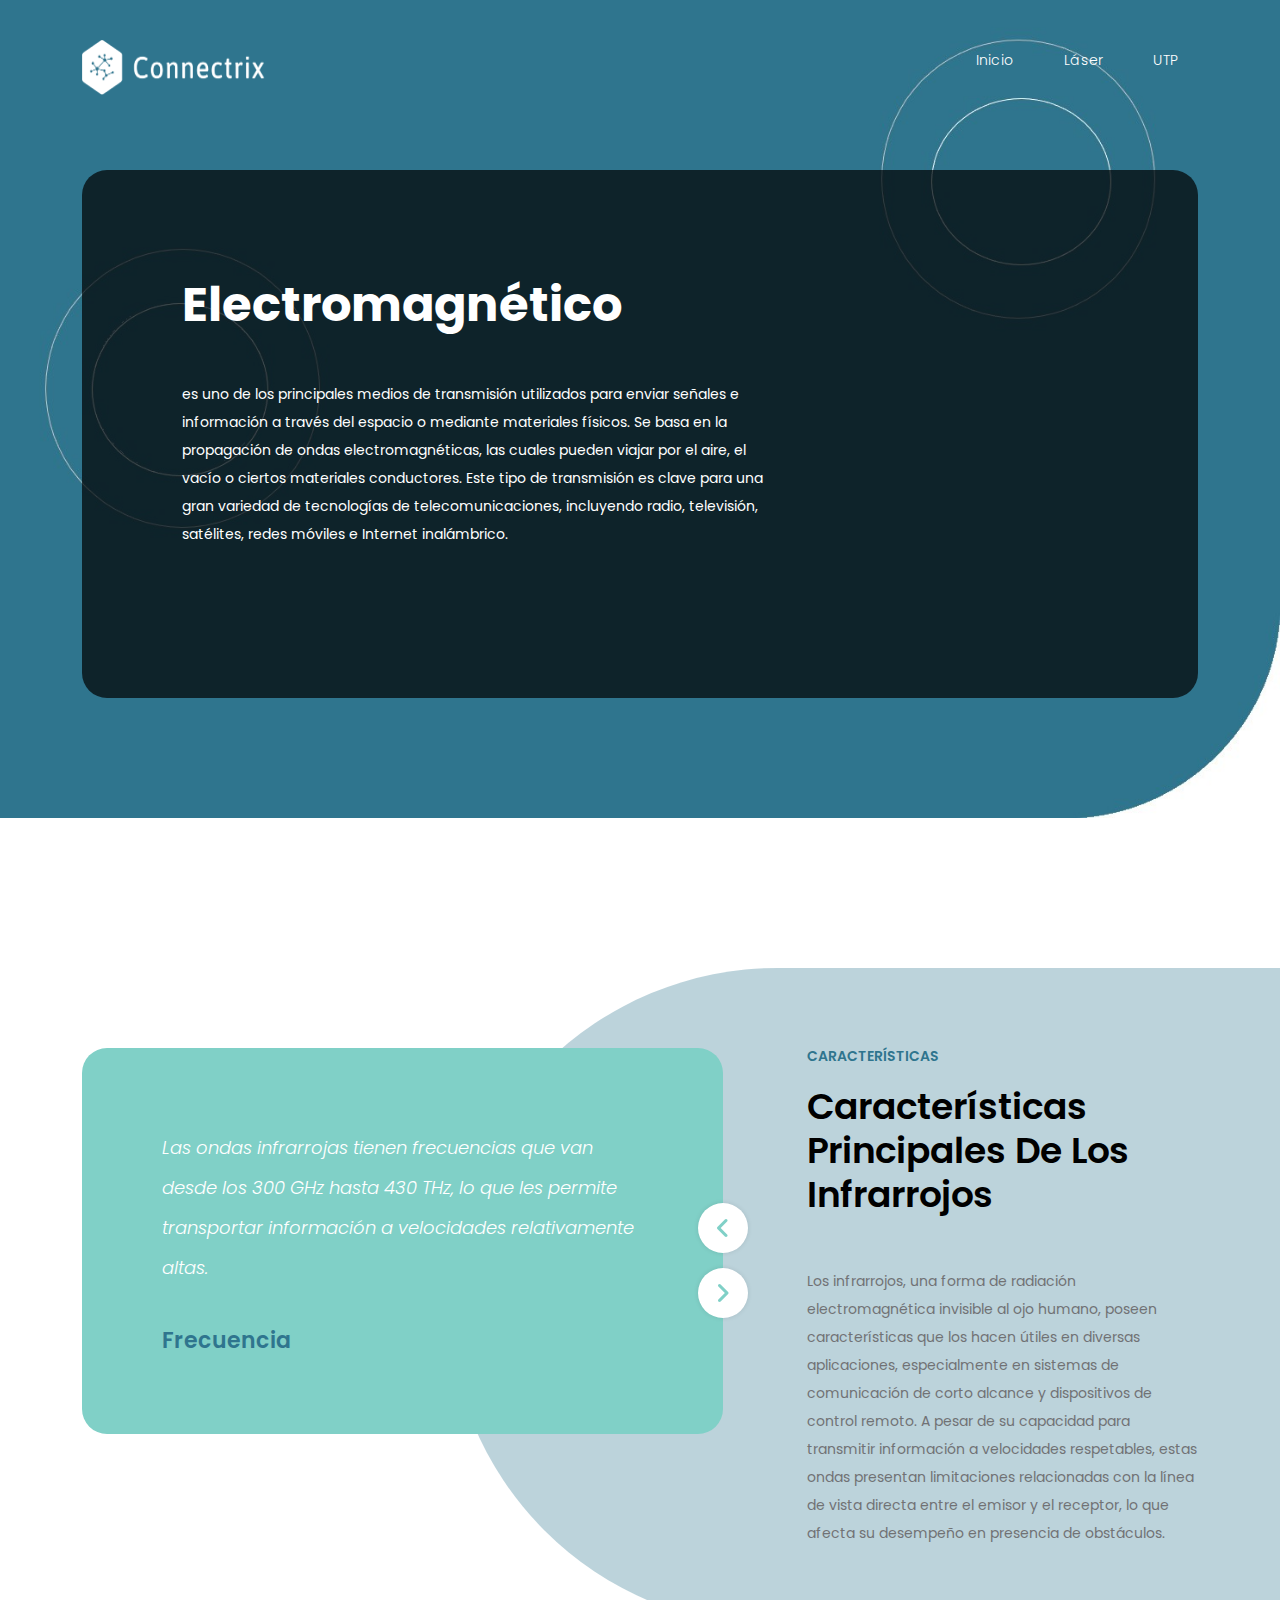
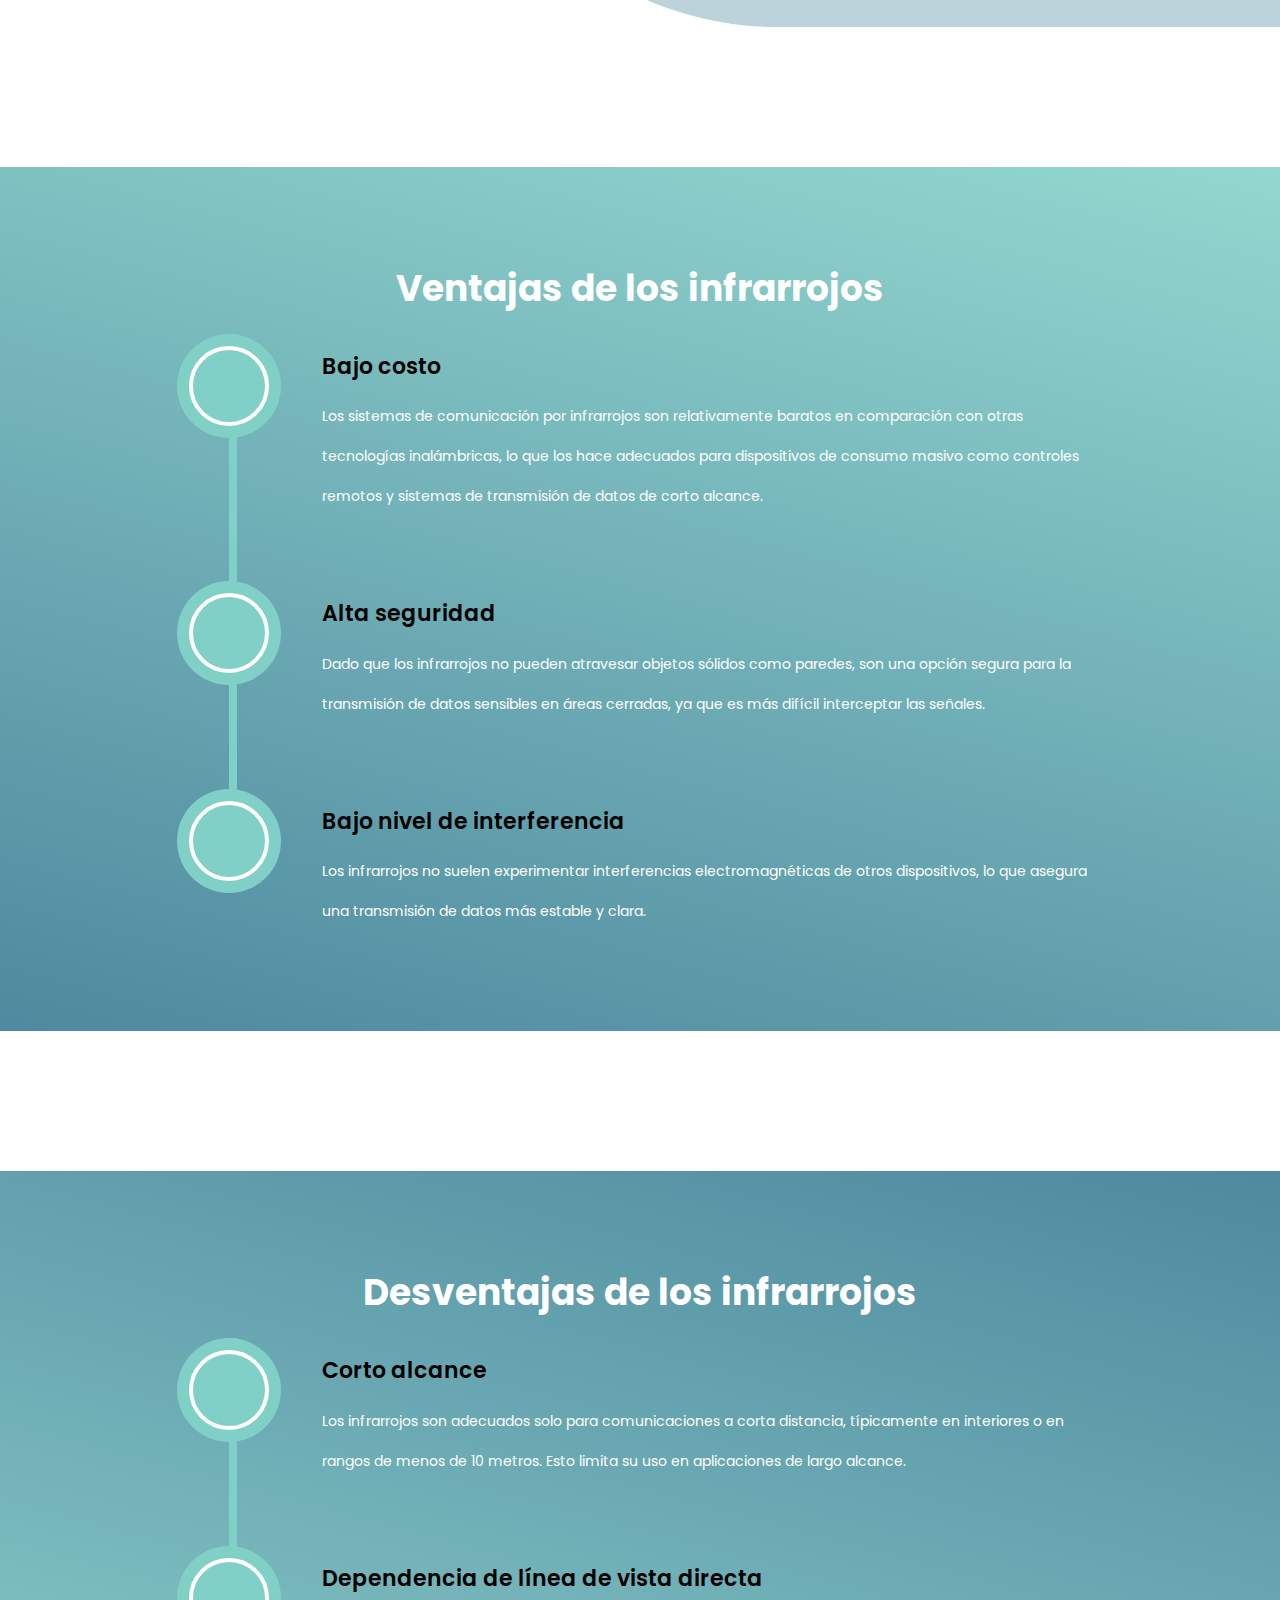
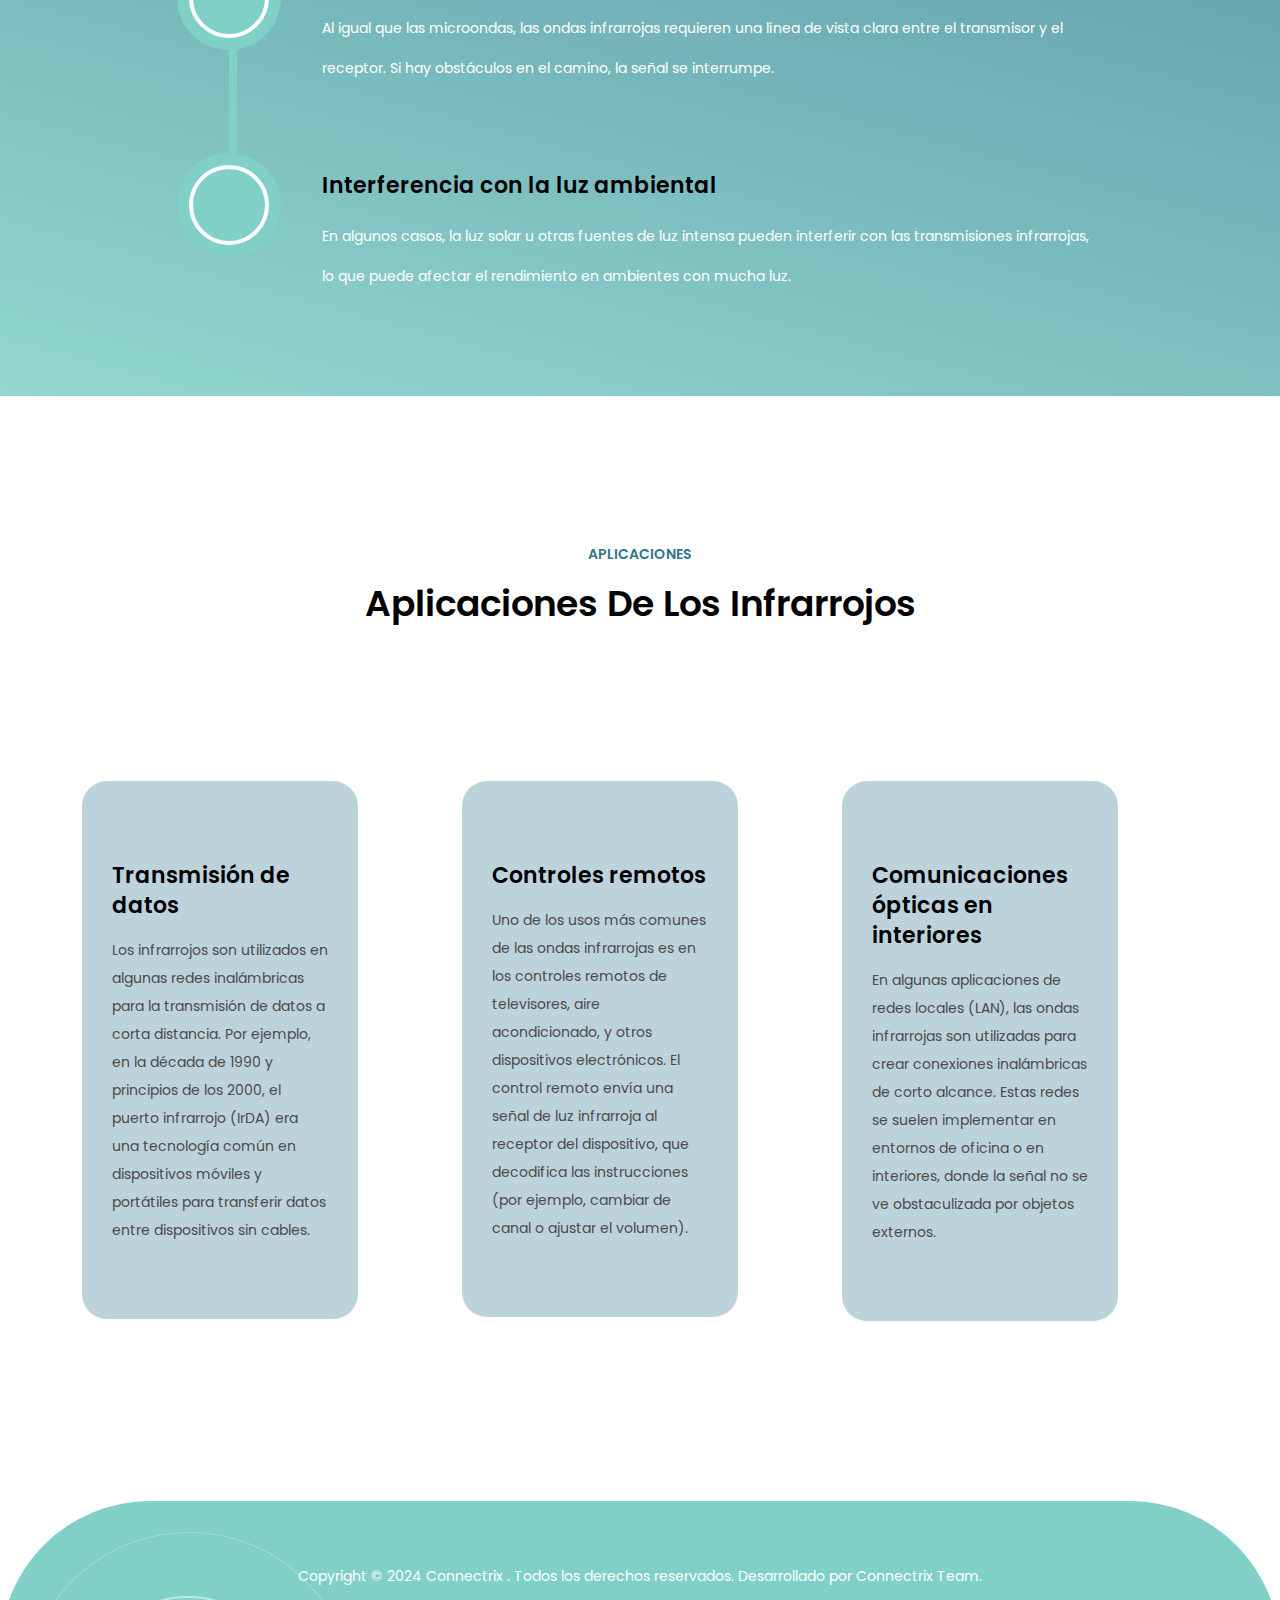
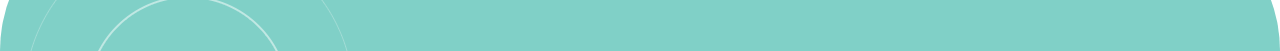
==== Connectrix/pages/electroM.html @ 6fc040f7 "Add files via upload" ====
<!DOCTYPE html>
<html lang="es">

  <head>

    <meta charset="utf-8">
    <meta name="viewport" content="width=device-width, initial-scale=1, shrink-to-fit=no">
    <link href="https://fonts.googleapis.com/css2?family=Poppins:wght@100;200;300;400;500;600;700;800;900&display=swap" rel="stylesheet">

    <title>Connectrix | Electromagnéticos </title>
    <!-- Favicon -->
    <link rel="icon" type="image/x-icon" href="../assets/images/logos/favicon.png">

    <!-- Bootstrap core CSS -->
    <link href="../vendor/bootstrap/css/bootstrap.min.css" rel="stylesheet">


    <!-- Additional CSS Files -->
    <link rel="stylesheet" href="../assets/css/fontawesome.css">
    <link rel="stylesheet" href="../assets/css/templatemo-scholar.css">
    <link rel="stylesheet" href="../assets/css/owl.css">
    <link rel="stylesheet" href="../assets/css/animate.css">
    <link href="../assets/css/templatemo-topic-listing.css" rel="stylesheet"> 
    <link rel="stylesheet"href="https://unpkg.com/swiper@7/swiper-bundle.min.css"/>

  </head>

<body>

  <div id="js-preloader" class="js-preloader">
    <div class="preloader-inner">
      <span class="dot"></span>
      <div class="dots">
        <span></span>
        <span></span>
        <span></span>
      </div>
    </div>
  </div>
  <!-- ***** Preloader End ***** -->

  <!-- ***** Header Area Start ***** -->
  <header class="header-area header-sticky">
    <div class="container">
        <div class="row">
            <div class="col-12">
                <nav class="main-nav">
                    <!-- ***** Logo Start ***** -->
                    <a href="../index.html" class="logo">
                      <img src="../assets/images/logos/logo_dark.png" class="img-fluid" style="height: 55px;"  alt="Responsive image">
                      
                    </a>
                    <!-- ***** Logo End ***** -->
                    <!-- ***** Serach Start ***** -->
                    <!--<div class="search-input">
                      <form id="search" action="#">
                        <input type="text" placeholder="Type Something" id='searchText' name="searchKeyword" onkeypress="handle" />
                        <i class="fa fa-search"></i>
                      </form>
                    </div> -->
                    <!-- ***** Serach Start ***** -->
                    <!-- ***** Menu Start ***** -->
                    <ul class="nav">
                      <li class="scroll-to-section"><a href="../index.html" >Inicio</a></li>
                      <li class="scroll-to-section"><a href="laser.html">Láser</a></li>
                      <li class="scroll-to-section"><a href="medios.html">UTP</a></li>
                      
                      
                      
                      <!--<li class="scroll-to-section"><a href="#contact">Register Now!</a></li>-->
                  </ul>   
                    <a class='menu-trigger'>
                        <span>Menu</span>
                    </a>
                    <!-- ***** Menu End ***** -->
                </nav>
            </div>
        </div>
    </div>
  </header>
  <!-- ***** Header Area End ***** -->

  <div class="main-banner" id="top">
    <div class="container">
      <div class="row">
        <div class="col-lg-12">
            
            <div class="item item-2" style="margin-left: 0px; background-image: url('https://encrypted-tbn0.gstatic.com/images?q=tbn:ANd9GcRzYGO8O2UKRld-AJ_TJxRIexpw_FXHGdGDuQ&s');">
                <div class="header-text">
                    
                    <h2>Electromagnético</h2>
                    <p>
                    
                        es uno de los principales medios de transmisión utilizados para enviar señales e información a través del espacio o 
                        mediante materiales físicos. Se basa en la propagación de ondas electromagnéticas, las cuales pueden viajar por el aire, 
                        el vacío o ciertos materiales conductores. Este tipo de transmisión es clave para una gran variedad de tecnologías de 
                        telecomunicaciones, incluyendo radio, televisión, satélites, redes móviles e Internet inalámbrico.

                    </p>
                    <div class="buttons">
                      
                      <!--<div class="icon-button">
                        <a href="#"><i class="fa fa-play"></i> What's Scholar</a>
                      </div>-->
                    </div>
                  </div>
                
            </div>
        </div>
      </div>
    </div>
  </div>

  <div class="section testimonials" id="factors">
    <div class="container">
      <div class="row">
        <div class="col-lg-7">
          <div class="owl-carousel owl-testimonials">
            <div class="item">
              <p>
                Las ondas infrarrojas tienen frecuencias que van desde los 300 GHz hasta 430 THz, 
                lo que les permite transportar información a velocidades relativamente altas.

              </p>
              <div class="author">
                <img src="assets/images/testimonial-author.jpg" alt="">
                
                <h4>Frecuencia</h4>
              </div>
            </div>
            <div class="item">
              <p>
            
                Al igual que las microondas, las ondas infrarrojas requieren una línea de vista clara entre el emisor y el receptor. 
                Esto significa que cualquier obstrucción física puede interrumpir la señal.

            </p>
              <div class="author">
                <img src="assets/images/testimonial-author.jpg" alt="">
                
                <h4>Transmisión por línea de vista directa</h4>
              </div>
            </div>
            <div class="item">
              <p>
                A diferencia de otros medios de transmisión inalámbricos como las microondas o el radio, las ondas infrarrojas se utilizan mayormente 
                para transmisiones de corto alcance, generalmente en interiores o distancias limitadas.
            </p>
              <div class="author">
                <img src="assets/images/testimonial-author.jpg" alt="">
                
                <h4>Corto alcance</h4>
              </div>
            </div>
            <div class="item">
                <p>
                    Debido a su longitud de onda relativamente corta, las ondas infrarrojas no pueden penetrar objetos sólidos, 
                    lo que las hace inadecuadas para aplicaciones que requieren comunicación a través de barreras físicas.
              </p>
                <div class="author">
                  <img src="assets/images/testimonial-author.jpg" alt="">
                  
                  <h4>No atraviesan paredes ni otros obstáculos sólidos</h4>
                </div>
            </div>
            <div class="item">
                <p>
                    Al estar en un rango del espectro que no compite con las ondas de radiofrecuencia (RF), 
                    las ondas infrarrojas no suelen experimentar interferencias electromagnéticas de otros dispositivos, 
                    lo que las hace útiles en entornos controlados.
              </p>
                <div class="author">
                  <img src="assets/images/testimonial-author.jpg" alt="">
                  
                  <h4>Bajo nivel de interferencia</h4>
                </div>
            </div>

          </div>
        </div>
        <div class="col-lg-5 align-self-center">
          <div class="section-heading">
            <h6>Características</h6>
            <h2>Características principales de los infrarrojos</h2>
            <p>
                Los infrarrojos, una forma de radiación electromagnética invisible al ojo humano, 
                poseen características que los hacen útiles en diversas aplicaciones, especialmente en sistemas de comunicación de corto alcance y dispositivos de control remoto. 
                A pesar de su capacidad para transmitir información a velocidades respetables, estas ondas presentan limitaciones relacionadas con la línea de vista directa entre el emisor y el receptor, lo que afecta su desempeño en presencia de obstáculos.
            </p>
          </div>
        </div>
      </div>
    </div>
  </div> 


  <!--<div class="section about-us">
    <div class="container">
      <div class="row">
        <div class="col-lg-6 offset-lg-1">
          <div class="accordion" id="accordionExample">
            <div class="accordion-item">
              <h2 class="accordion-header" id="headingOne">
                <button class="accordion-button" type="button" data-bs-toggle="collapse" data-bs-target="#collapseOne" aria-expanded="true" aria-controls="collapseOne">
                    Frecuencia
                </button>
              </h2>
              <div id="collapseOne" class="accordion-collapse collapse show" aria-labelledby="headingOne" data-bs-parent="#accordionExample">
                <div class="accordion-body">

                    Las microondas operan en un rango de frecuencia entre 1 GHz y 300 GHz. A mayor frecuencia, las microondas pueden transportar más información, lo que las hace ideales para aplicaciones de transmisión de datos.
                
                </div>
              </div>
            </div>
            <div class="accordion-item">
              <h2 class="accordion-header" id="headingTwo">
                <button class="accordion-button collapsed" type="button" data-bs-toggle="collapse" data-bs-target="#collapseTwo" aria-expanded="false" aria-controls="collapseTwo">
                    Propagación en línea recta
                </button>
              </h2>
              <div id="collapseTwo" class="accordion-collapse collapse" aria-labelledby="headingTwo" data-bs-parent="#accordionExample">
                <div class="accordion-body">
                    Las microondas tienden a viajar en línea recta, lo que significa que requieren de una vista directa entre el transmisor y el receptor. Esto es particularmente importante en aplicaciones como los enlaces satelitales y terrestres de microondas
                </div>
              </div>
            </div>
            <div class="accordion-item">
              <h2 class="accordion-header" id="headingThree">
                <button class="accordion-button collapsed" type="button" data-bs-toggle="collapse" data-bs-target="#collapseThree" aria-expanded="false" aria-controls="collapseThree">
                    Requieren de antenas direccionales
                </button>
              </h2>
              <div id="collapseThree" class="accordion-collapse collapse" aria-labelledby="headingThree" data-bs-parent="#accordionExample">
                <div class="accordion-body">
                    Debido a su naturaleza de línea recta, las microondas suelen usar antenas direccionales (parabólicas, por ejemplo) para concentrar y dirigir la señal en un solo haz, lo que mejora la eficiencia de la transmisión.
                </div>
              </div>
            </div>
            <div class="accordion-item">
              <h2 class="accordion-header" id="headingFour">
                <button class="accordion-button collapsed" type="button" data-bs-toggle="collapse" data-bs-target="#collapseFour" aria-expanded="false" aria-controls="collapseFour">
                    Altamente susceptibles a obstrucciones
                </button>
              </h2>
              <div id="collapseFour" class="accordion-collapse collapse" aria-labelledby="headingFour" data-bs-parent="#accordionExample">
                <div class="accordion-body">
                    Aunque las microondas pueden viajar largas distancias, son sensibles a obstáculos físicos como edificios, montañas o condiciones meteorológicas (lluvia, nieve), lo que puede debilitar o interrumpir la señal.
                </div>
              </div>
            </div>
            <div class="accordion-item">
                <h2 class="accordion-header" id="headingFive">
                  <button class="accordion-button collapsed" type="button" data-bs-toggle="collapse" data-bs-target="#collapseFive" aria-expanded="false" aria-controls="collapseFive">
                    Uso en enlaces punto a punto
                  </button>
                </h2>
                <div id="collapseFive" class="accordion-collapse collapse" aria-labelledby="headingFour" data-bs-parent="#accordionExample">
                  <div class="accordion-body">
                    Debido a la necesidad de una línea de vista directa, las microondas son ideales para enlaces de comunicaciones de punto a punto,
                    como aquellos que conectan estaciones base de redes móviles o estaciones terrestres con satélites.
                  </div>
                </div>
            </div>
          </div>
        </div>
        <div class="col-lg-5 align-self-center">
          <div class="section-heading">
            <h6>Características</h6>
            <h2>Características principales de los infrarrojos</h2>
            <p>
                Los infrarrojos, una forma de radiación electromagnética invisible al ojo humano, poseen características que los hacen
                útiles en diversas aplicaciones, especialmente en sistemas de comunicación de corto alcance y dispositivos de control remoto. 
                A pesar de su capacidad para transmitir información a velocidades respetables, estas ondas presentan limitaciones relacionadas con la línea de vista directa entre el emisor y el receptor, lo que afecta su desempeño en presencia de obstáculos.
            </p>
            
          </div>
        </div>
      </div>
    </div>
  </div>-->

    <section class="timeline-section section-padding" style="margin-top: 140px;" id="section_3">
        <div class="section-overlay"></div>

        <div class="container">
            <div class="row">

                <div class="col-12 text-center">
                    <h2 class="text-white mb-4">Ventajas de los infrarrojos</h1>
                </div>

                <div class="col-lg-10 col-12 mx-auto">
                    <div class="timeline-container">
                        <ul class="vertical-scrollable-timeline" id="vertical-scrollable-timeline">
                            <div class="list-progress">
                                <div class="inner"></div>
                            </div>

                            <li>
                                <h4 class="section-heading mb-3">Bajo costo</h4>

                                <p class="text-white">
                                
                                    Los sistemas de comunicación por infrarrojos son relativamente baratos en comparación con otras tecnologías inalámbricas, 
                                    lo que los hace adecuados para dispositivos de consumo masivo como controles remotos y sistemas de transmisión de datos de corto alcance.
                                
                                </p>

                                <div class="icon-holder">
                                <i class="bi-search"></i>
                                </div>
                            </li>
                            
                            <li>
                                <h4 class="section-heading mb-3">Alta seguridad</h4>

                                <p class="text-white">
                                    Dado que los infrarrojos no pueden atravesar objetos sólidos como paredes, 
                                    son una opción segura para la transmisión de datos sensibles en áreas cerradas, ya que es más difícil interceptar las señales.
                                </p>

                                <div class="icon-holder">
                                <i class="bi-bookmark"></i>
                                </div>
                            </li>

                            <li>
                                <h4 class="section-heading mb-3">Bajo nivel de interferencia</h4>

                                <p class="text-white">
                                    Los infrarrojos no suelen experimentar interferencias electromagnéticas de otros dispositivos, 
                                    lo que asegura una transmisión de datos más estable y clara.
                                </p>

                                <div class="icon-holder">
                                <i class="bi-book"></i>
                                </div>
                            </li>
                        </ul>
                    </div>
                </div>

            </div>
        </div>
    </section>

    <section class="timeline-section section-padding" style="margin-top: 140px;" id="section_3">
        <div class="section-overlayI"></div>

        <div class="container">
            <div class="row">

                <div class="col-12 text-center">
                    <h2 class="text-white mb-4">Desventajas de los infrarrojos</h1>
                </div>

                <div class="col-lg-10 col-12 mx-auto">
                    <div class="timeline-container">
                        <ul class="vertical-scrollable-timeline" id="vertical-scrollable-timeline">
                            <div class="list-progress">
                                <div class="inner"></div>
                            </div>

                            <li>
                                <h4 class="section-heading mb-3">Corto alcance</h4>

                                <p class="text-white">
                                
                                    Los infrarrojos son adecuados solo para comunicaciones a corta distancia, 
                                    típicamente en interiores o en rangos de menos de 10 metros. Esto limita su uso en aplicaciones de largo alcance.

                                </p>

                                <div class="icon-holder">
                                <i class="bi-search"></i>
                                </div>
                            </li>
                            
                            <li>
                                <h4 class="section-heading mb-3">Dependencia de línea de vista directa</h4>

                                <p class="text-white">
                                    Al igual que las microondas, las ondas infrarrojas requieren una línea de vista clara entre el transmisor y el receptor. 
                                    Si hay obstáculos en el camino, la señal se interrumpe.
                                </p>

                                <div class="icon-holder">
                                <i class="bi-bookmark"></i>
                                </div>
                            </li>

                            <li>
                                <h4 class="section-heading mb-3">Interferencia con la luz ambiental</h4>

                                <p class="text-white">
                                    En algunos casos, la luz solar u otras fuentes de luz intensa pueden interferir con las transmisiones infrarrojas, 
                                    lo que puede afectar el rendimiento en ambientes con mucha luz.
                                </p>

                                <div class="icon-holder">
                                <i class="bi-book"></i>
                                </div>
                            </li> 

                        </ul>
                    </div>
                </div>

            </div>
        </div>
    </section>

  <div class="services section" id="typeM">
    <div class="container">
      <div class="row">
        <div class="col-lg-12 text-center">
            <div class="section-heading">
              <h6>Aplicaciones</h6>
              <h2>Aplicaciones de los infrarrojos</h2>
            </div>
        </div>
        <div class="col-lg-4 col-md-6">
          <div class="service-item">
            
            <div class="main-content">
              <h4>Transmisión de datos</h4>
              <p>
                Los infrarrojos son utilizados en algunas redes inalámbricas para la transmisión de datos a corta distancia. 
                Por ejemplo, en la década de 1990 y principios de los 2000, el puerto infrarrojo (IrDA) era una tecnología común en 
                dispositivos móviles y portátiles para transferir datos entre dispositivos sin cables.

            </p>
              
            </div>
          </div>
        </div>
        <div class="col-lg-4 col-md-6">
          <div class="service-item">
            
            <div class="main-content">
              <h4>Controles remotos</h4>
                <p>
                    Uno de los usos más comunes de las ondas infrarrojas es en los controles remotos de televisores, aire acondicionado, 
                    y otros dispositivos electrónicos. El control remoto envía una señal de luz infrarroja al receptor del dispositivo, que 
                    decodifica las instrucciones (por ejemplo, cambiar de canal o ajustar el volumen).

                </p>
              
            </div>
          </div>
        </div>
        <div class="col-lg-4 col-md-6">
          <div class="service-item">
            
            <div class="main-content">
              <h4>Comunicaciones ópticas en interiores</h4>
              <p>
                En algunas aplicaciones de redes locales (LAN), las ondas infrarrojas son utilizadas para crear conexiones 
                inalámbricas de corto alcance. Estas redes se suelen implementar en entornos de oficina o en interiores, 
                donde la señal no se ve obstaculizada por objetos externos.
            </p>
              
            </div>
          </div>
        </div>
      
      </div>
    </div>
  </div>


  
  <!--<div class="section fun-facts">
    <div class="container">
      <div class="row">
        <div class="col-lg-12">
          <div class="wrapper">
            <div class="row">
              <div class="col-lg-3 col-md-6">
                <div class="counter">
                  <h2 class="timer count-title count-number" data-to="150" data-speed="1000"></h2>
                   <p class="count-text ">Happy Students</p>
                </div>
              </div>
              <div class="col-lg-3 col-md-6">
                <div class="counter">
                  <h2 class="timer count-title count-number" data-to="804" data-speed="1000"></h2>
                  <p class="count-text ">Course Hours</p>
                </div>
              </div>
              <div class="col-lg-3 col-md-6">
                <div class="counter">
                  <h2 class="timer count-title count-number" data-to="50" data-speed="1000"></h2>
                  <p class="count-text ">Employed Students</p>
                </div>
              </div>
              <div class="col-lg-3 col-md-6">
                <div class="counter end">
                  <h2 class="timer count-title count-number" data-to="15" data-speed="1000"></h2>
                  <p class="count-text ">Years Experience</p>
                </div>
              </div>
            </div>
          </div>
        </div>
      </div>
    </div>
  </div> -->

  <!--<div class="section events" id="events">
    <div class="container">
      <div class="row">
        <div class="col-lg-12 text-center">
          <div class="section-heading">
            <h6>Schedule</h6>
            <h2>Upcoming Events</h2>
          </div>
        </div>
        <div class="col-lg-12 col-md-6">
          <div class="item">
            <div class="row">
              <div class="col-lg-3">
                <div class="image">
                  <img src="assets/images/event-01.jpg" alt="">
                </div>
              </div>
              <div class="col-lg-9">
                <ul>
                  <li>
                    <span class="category">Web Design</span>
                    <h4>UI Best Practices</h4>
                  </li>
                  <li>
                    <span>Date:</span>
                    <h6>16 Feb 2036</h6>
                  </li>
                  <li>
                    <span>Duration:</span>
                    <h6>22 Hours</h6>
                  </li>
                  <li>
                    <span>Price:</span>
                    <h6>$120</h6>
                  </li>
                </ul>
                <a href="#"><i class="fa fa-angle-right"></i></a>
              </div>
            </div>
          </div>
        </div>
        <div class="col-lg-12 col-md-6">
          <div class="item">
            <div class="row">
              <div class="col-lg-3">
                <div class="image">
                  <img src="assets/images/event-02.jpg" alt="">
                </div>
              </div>
              <div class="col-lg-9">
                <ul>
                  <li>
                    <span class="category">Front End</span>
                    <h4>New Design Trend</h4>
                  </li>
                  <li>
                    <span>Date:</span>
                    <h6>24 Feb 2036</h6>
                  </li>
                  <li>
                    <span>Duration:</span>
                    <h6>30 Hours</h6>
                  </li>
                  <li>
                    <span>Price:</span>
                    <h6>$320</h6>
                  </li>
                </ul>
                <a href="#"><i class="fa fa-angle-right"></i></a>
              </div>
            </div>
          </div>
        </div>
        <div class="col-lg-12 col-md-6">
          <div class="item">
            <div class="row">
              <div class="col-lg-3">
                <div class="image">
                  <img src="assets/images/event-03.jpg" alt="">
                </div>
              </div>
              <div class="col-lg-9">
                <ul>
                  <li>
                    <span class="category">Full Stack</span>
                    <h4>Web Programming</h4>
                  </li>
                  <li>
                    <span>Date:</span>
                    <h6>12 Mar 2036</h6>
                  </li>
                  <li>
                    <span>Duration:</span>
                    <h6>48 Hours</h6>
                  </li>
                  <li>
                    <span>Price:</span>
                    <h6>$440</h6>
                  </li>
                </ul>
                <a href="#"><i class="fa fa-angle-right"></i></a>
              </div>
            </div>
          </div>
        </div>
      </div>
    </div>
  </div> -->

  <!--<div class="contact-us section" id="contact">
    <div class="container">
      <div class="row">
        <div class="col-lg-6  align-self-center">
          <div class="section-heading">
            <h6>Contact Us</h6>
            <h2>Feel free to contact us anytime</h2>
            <p>Thank you for choosing our templates. We provide you best CSS templates at absolutely 100% free of charge. You may support us by sharing our website to your friends.</p>
            <div class="special-offer">
              <span class="offer">off<br><em>50%</em></span>
              <h6>Valide: <em>24 April 2036</em></h6>
              <h4>Special Offer <em>50%</em> OFF!</h4>
              <a href="#"><i class="fa fa-angle-right"></i></a>
            </div>
          </div>
        </div>
        <div class="col-lg-6">
          <div class="contact-us-content">
            <form id="contact-form" action="" method="post">
              <div class="row">
                <div class="col-lg-12">
                  <fieldset>
                    <input type="name" name="name" id="name" placeholder="Your Name..." autocomplete="on" required>
                  </fieldset>
                </div>
                <div class="col-lg-12">
                  <fieldset>
                    <input type="text" name="email" id="email" pattern="[^ @]*@[^ @]*" placeholder="Your E-mail..." required="">
                  </fieldset>
                </div>
                <div class="col-lg-12">
                  <fieldset>
                    <textarea name="message" id="message" placeholder="Your Message"></textarea>
                  </fieldset>
                </div>
                <div class="col-lg-12">
                  <fieldset>
                    <button type="submit" id="form-submit" class="orange-button">Send Message Now</button>
                  </fieldset>
                </div>
              </div>
            </form>
          </div>
        </div>
      </div>
    </div>
  </div> -->

  <footer>
    <div class="container">
      <div class="col-lg-12">
        <p>Copyright © 2024 Connectrix . Todos los derechos reservados. Desarrollado por Connectrix Team. </p>
      </div>
    </div>
  </footer>

  <!-- Scripts -->
  <!-- Bootstrap core JavaScript -->
  <script src="../vendor/jquery/jquery.min.js"></script>
  <script src="../vendor/bootstrap/js/bootstrap.min.js"></script>
  <script src="../assets/js/isotope.min.js"></script>
  <script src="../assets/js/owl-carousel.js"></script>
  <script src="../assets/js/counter.js"></script>
  <script src="../assets/js/custom.js"></script>

  </body>
</html>
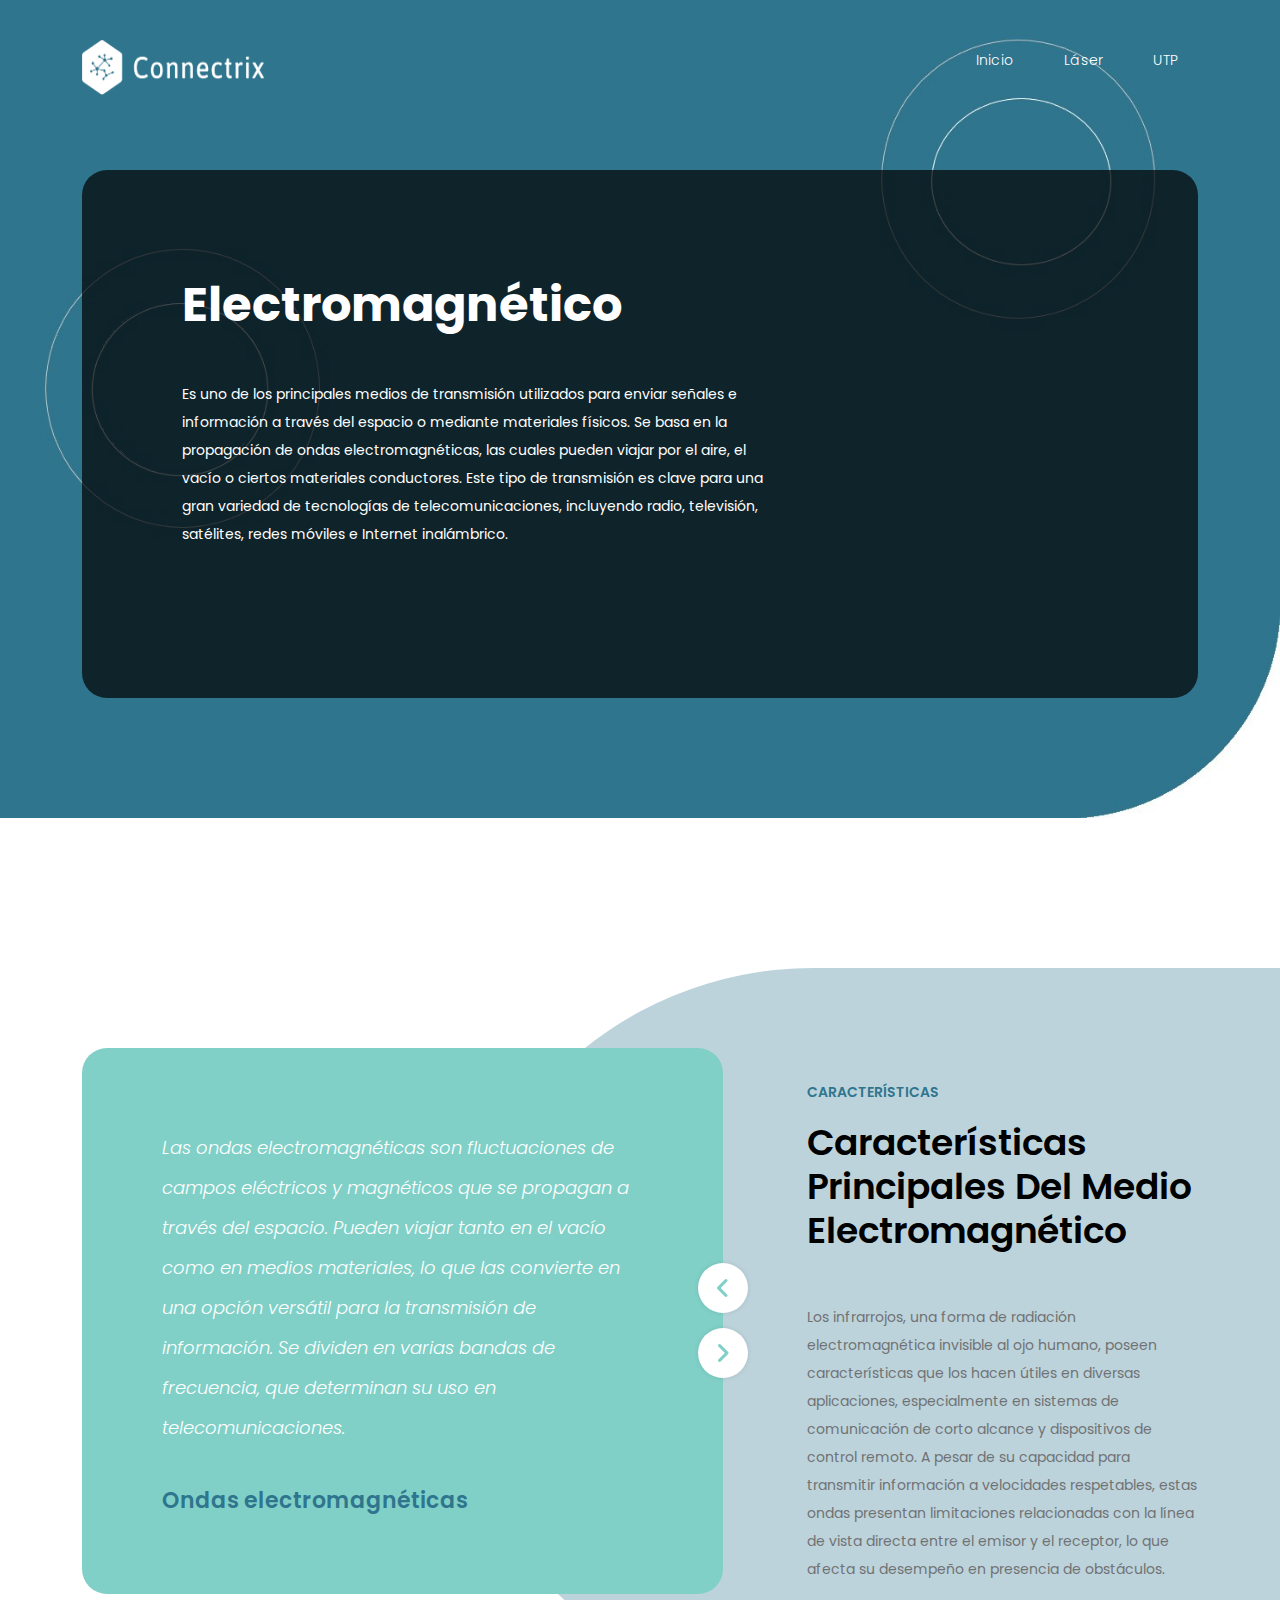
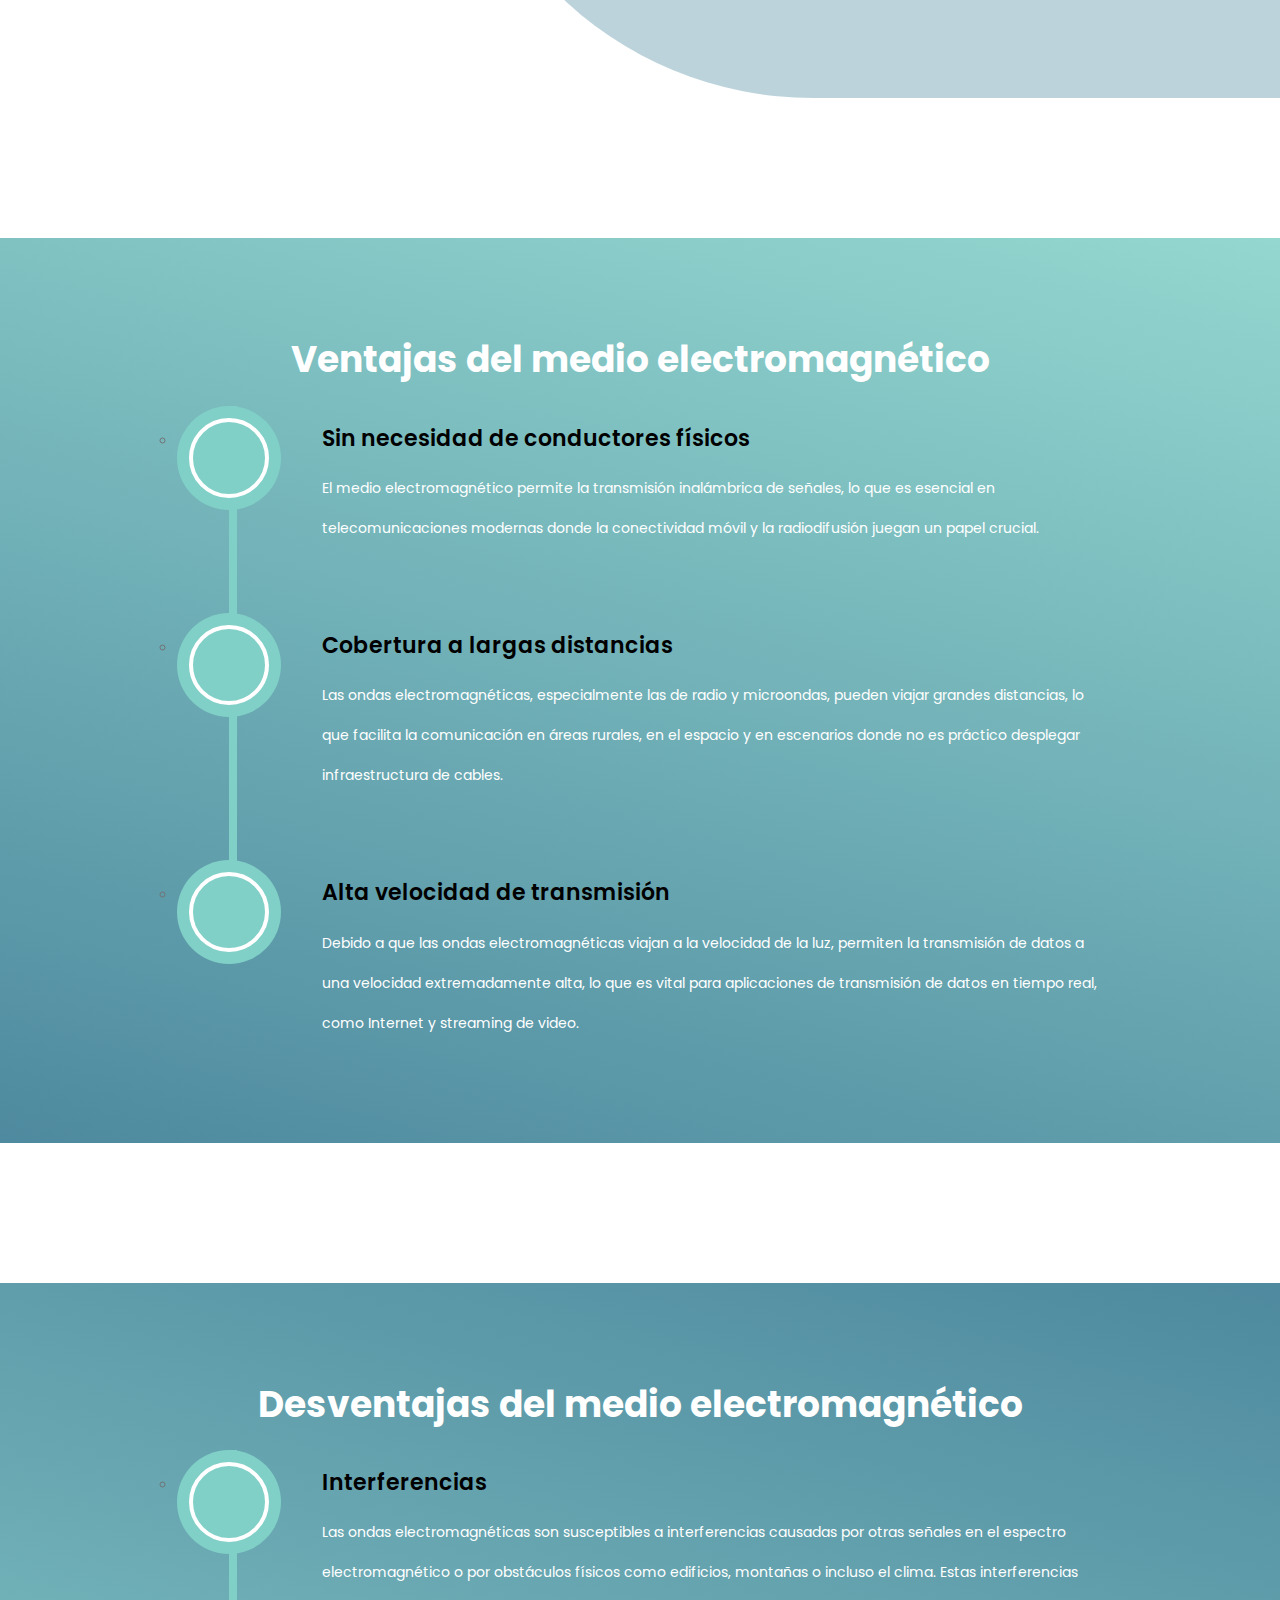
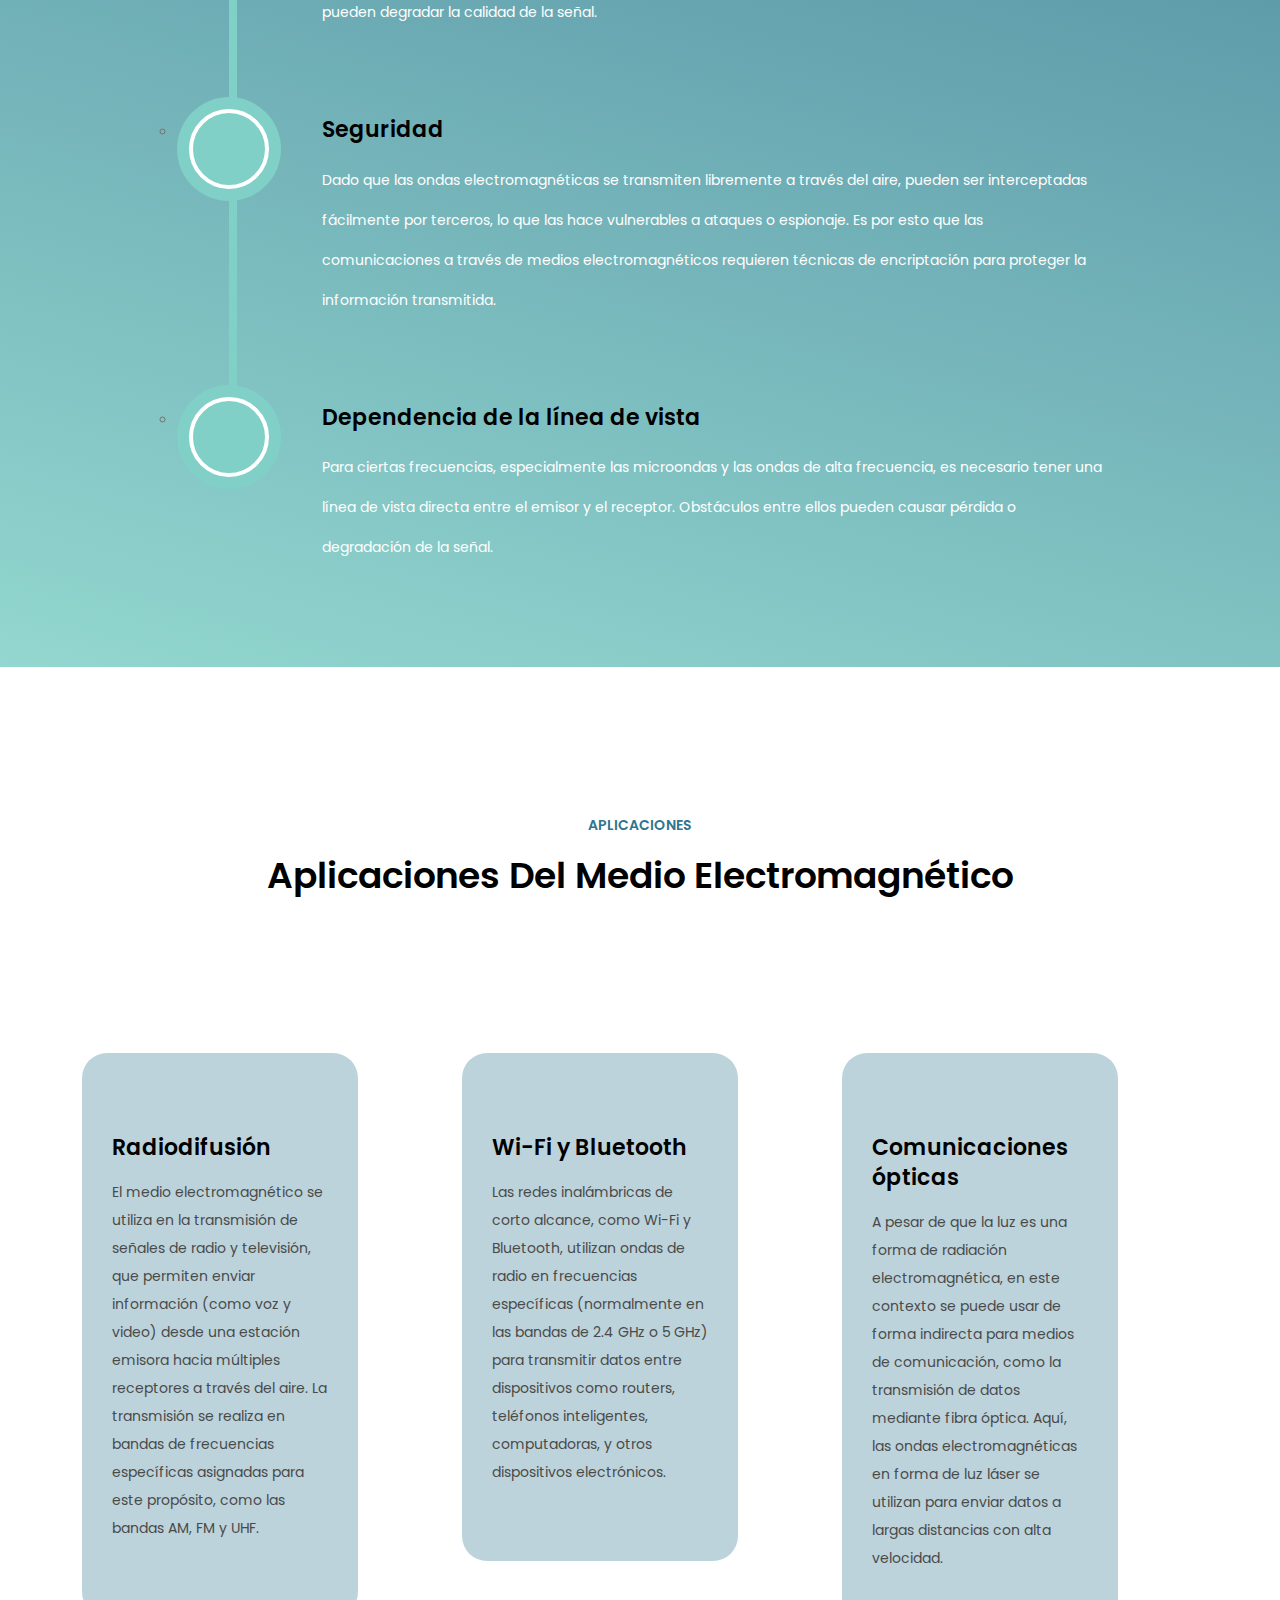
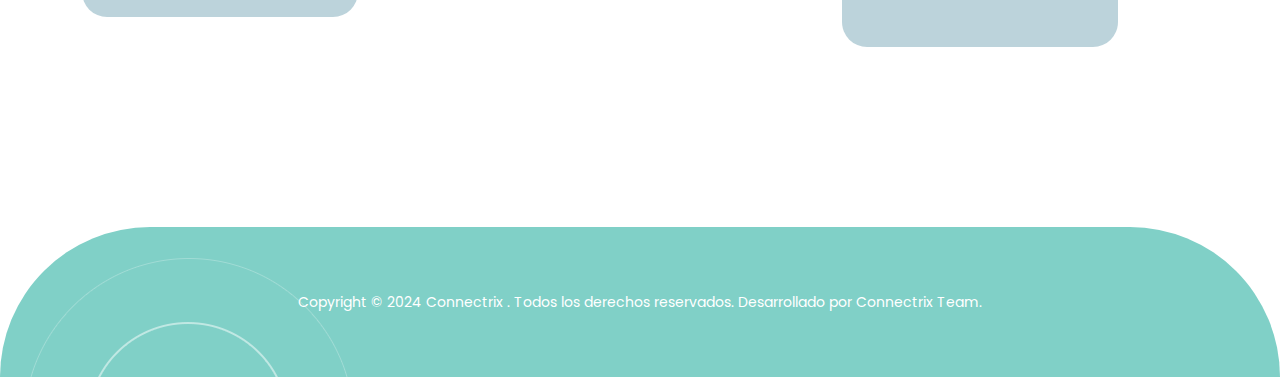
==== commit 0e9a6751: "Add files via upload" ====
--- a/Connectrix/pages/electroM.html
+++ b/Connectrix/pages/electroM.html
@@ -63,7 +63,7 @@
                     <ul class="nav">
                       <li class="scroll-to-section"><a href="../index.html" >Inicio</a></li>
                       <li class="scroll-to-section"><a href="laser.html">Láser</a></li>
-                      <li class="scroll-to-section"><a href="medios.html">UTP</a></li>
+                      <li class="scroll-to-section"><a href="utp.html">UTP</a></li>
                       
                       
                       
@@ -91,7 +91,7 @@
                     <h2>Electromagnético</h2>
                     <p>
                     
-                        es uno de los principales medios de transmisión utilizados para enviar señales e información a través del espacio o 
+                        Es uno de los principales medios de transmisión utilizados para enviar señales e información a través del espacio o 
                         mediante materiales físicos. Se basa en la propagación de ondas electromagnéticas, las cuales pueden viajar por el aire, 
                         el vacío o ciertos materiales conductores. Este tipo de transmisión es clave para una gran variedad de tecnologías de 
                         telecomunicaciones, incluyendo radio, televisión, satélites, redes móviles e Internet inalámbrico.
@@ -118,61 +118,70 @@
           <div class="owl-carousel owl-testimonials">
             <div class="item">
               <p>
-                Las ondas infrarrojas tienen frecuencias que van desde los 300 GHz hasta 430 THz, 
-                lo que les permite transportar información a velocidades relativamente altas.
+                Las ondas electromagnéticas son fluctuaciones de campos eléctricos y magnéticos que se propagan a través del espacio. 
+                Pueden viajar tanto en el vacío como en medios materiales, lo que las convierte en una opción versátil para la 
+                transmisión de información. Se dividen en varias bandas de frecuencia, que determinan su uso en telecomunicaciones.
+
 
               </p>
               <div class="author">
                 <img src="assets/images/testimonial-author.jpg" alt="">
                 
-                <h4>Frecuencia</h4>
+                <h4>Ondas electromagnéticas</h4>
               </div>
             </div>
             <div class="item">
               <p>
             
-                Al igual que las microondas, las ondas infrarrojas requieren una línea de vista clara entre el emisor y el receptor. 
-                Esto significa que cualquier obstrucción física puede interrumpir la señal.
+                El espectro electromagnético abarca desde las ondas de radio de baja frecuencia hasta las radiaciones de alta frecuencia
+                como los rayos gamma. Los medios de transmisión más comunes, como radio, microondas y señales de televisión, 
+                operan en el rango de frecuencia entre los 3 kHz y los 300 GHz.
+
 
             </p>
               <div class="author">
                 <img src="assets/images/testimonial-author.jpg" alt="">
                 
-                <h4>Transmisión por línea de vista directa</h4>
+                <h4>Rango de frecuencias</h4>
               </div>
             </div>
             <div class="item">
               <p>
-                A diferencia de otros medios de transmisión inalámbricos como las microondas o el radio, las ondas infrarrojas se utilizan mayormente 
-                para transmisiones de corto alcance, generalmente en interiores o distancias limitadas.
+                Uno de los grandes beneficios del medio electromagnético es que permite la transmisión de información sin necesidad 
+                de cables o conductores físicos. Las ondas pueden viajar grandes distancias a través del aire o el espacio, 
+                lo que hace posible las comunicaciones inalámbricas.
+
             </p>
               <div class="author">
                 <img src="assets/images/testimonial-author.jpg" alt="">
                 
-                <h4>Corto alcance</h4>
+                <h4>Transmisión sin cables</h4>
               </div>
             </div>
             <div class="item">
                 <p>
-                    Debido a su longitud de onda relativamente corta, las ondas infrarrojas no pueden penetrar objetos sólidos, 
-                    lo que las hace inadecuadas para aplicaciones que requieren comunicación a través de barreras físicas.
+                  Las ondas electromagnéticas viajan a la velocidad de la luz en el vacío (aproximadamente 300,000 km/s) y 
+                  ligeramente más lento en otros medios. Esto las convierte en una forma rápida y eficiente de transmitir información.
+
+
               </p>
                 <div class="author">
                   <img src="assets/images/testimonial-author.jpg" alt="">
                   
-                  <h4>No atraviesan paredes ni otros obstáculos sólidos</h4>
+                  <h4>Velocidad</h4>
                 </div>
             </div>
             <div class="item">
                 <p>
-                    Al estar en un rango del espectro que no compite con las ondas de radiofrecuencia (RF), 
-                    las ondas infrarrojas no suelen experimentar interferencias electromagnéticas de otros dispositivos, 
-                    lo que las hace útiles en entornos controlados.
+                  Para transmitir información a través de ondas electromagnéticas, se utiliza la modulación, 
+                  que consiste en modificar ciertos parámetros de la onda, como su amplitud (AM), frecuencia (FM), o fase (PM). 
+                  Esto permite codificar la información en la onda portadora para luego ser transmitida y decodificada en el receptor.
+
               </p>
                 <div class="author">
                   <img src="assets/images/testimonial-author.jpg" alt="">
                   
-                  <h4>Bajo nivel de interferencia</h4>
+                  <h4>Modulación</h4>
                 </div>
             </div>
 
@@ -181,7 +190,7 @@
         <div class="col-lg-5 align-self-center">
           <div class="section-heading">
             <h6>Características</h6>
-            <h2>Características principales de los infrarrojos</h2>
+            <h2>Características principales del medio electromagnético  </h2>
             <p>
                 Los infrarrojos, una forma de radiación electromagnética invisible al ojo humano, 
                 poseen características que los hacen útiles en diversas aplicaciones, especialmente en sistemas de comunicación de corto alcance y dispositivos de control remoto. 
@@ -287,7 +296,7 @@
             <div class="row">
 
                 <div class="col-12 text-center">
-                    <h2 class="text-white mb-4">Ventajas de los infrarrojos</h1>
+                    <h2 class="text-white mb-4"> Ventajas del medio electromagnético </h1>
                 </div>
 
                 <div class="col-lg-10 col-12 mx-auto">
@@ -298,13 +307,13 @@
                             </div>
 
                             <li>
-                                <h4 class="section-heading mb-3">Bajo costo</h4>
+                                <h4 class="section-heading mb-3">Sin necesidad de conductores físicos</h4>
 
                                 <p class="text-white">
                                 
-                                    Los sistemas de comunicación por infrarrojos son relativamente baratos en comparación con otras tecnologías inalámbricas, 
-                                    lo que los hace adecuados para dispositivos de consumo masivo como controles remotos y sistemas de transmisión de datos de corto alcance.
-                                
+                                  El medio electromagnético permite la transmisión inalámbrica de señales, lo que es esencial en 
+                                  telecomunicaciones modernas donde la conectividad móvil y la radiodifusión juegan un papel crucial.
+
                                 </p>
 
                                 <div class="icon-holder">
@@ -313,11 +322,14 @@
                             </li>
                             
                             <li>
-                                <h4 class="section-heading mb-3">Alta seguridad</h4>
+                                <h4 class="section-heading mb-3">Cobertura a largas distancias</h4>
 
                                 <p class="text-white">
-                                    Dado que los infrarrojos no pueden atravesar objetos sólidos como paredes, 
-                                    son una opción segura para la transmisión de datos sensibles en áreas cerradas, ya que es más difícil interceptar las señales.
+
+                                  Las ondas electromagnéticas, especialmente las de radio y microondas, pueden viajar grandes 
+                                  distancias, lo que facilita la comunicación en áreas rurales, en el espacio y en escenarios 
+                                  donde no es práctico desplegar infraestructura de cables.
+
                                 </p>
 
                                 <div class="icon-holder">
@@ -326,11 +338,14 @@
                             </li>
 
                             <li>
-                                <h4 class="section-heading mb-3">Bajo nivel de interferencia</h4>
+                                <h4 class="section-heading mb-3">Alta velocidad de transmisión</h4>
 
                                 <p class="text-white">
-                                    Los infrarrojos no suelen experimentar interferencias electromagnéticas de otros dispositivos, 
-                                    lo que asegura una transmisión de datos más estable y clara.
+
+                                  Debido a que las ondas electromagnéticas viajan a la velocidad de la luz, permiten la 
+                                  transmisión de datos a una velocidad extremadamente alta, lo que es vital para aplicaciones de 
+                                  transmisión de datos en tiempo real, como Internet y streaming de video.
+
                                 </p>
 
                                 <div class="icon-holder">
@@ -352,7 +367,7 @@
             <div class="row">
 
                 <div class="col-12 text-center">
-                    <h2 class="text-white mb-4">Desventajas de los infrarrojos</h1>
+                    <h2 class="text-white mb-4">Desventajas del medio electromagnético</h1>
                 </div>
 
                 <div class="col-lg-10 col-12 mx-auto">
@@ -363,12 +378,13 @@
                             </div>
 
                             <li>
-                                <h4 class="section-heading mb-3">Corto alcance</h4>
+                                <h4 class="section-heading mb-3">Interferencias</h4>
 
                                 <p class="text-white">
                                 
-                                    Los infrarrojos son adecuados solo para comunicaciones a corta distancia, 
-                                    típicamente en interiores o en rangos de menos de 10 metros. Esto limita su uso en aplicaciones de largo alcance.
+                                  Las ondas electromagnéticas son susceptibles a interferencias causadas por otras señales en el 
+                                  espectro electromagnético o por obstáculos físicos como edificios, montañas o incluso el clima. 
+                                  Estas interferencias pueden degradar la calidad de la señal.
 
                                 </p>
 
@@ -378,11 +394,14 @@
                             </li>
                             
                             <li>
-                                <h4 class="section-heading mb-3">Dependencia de línea de vista directa</h4>
+                                <h4 class="section-heading mb-3">Seguridad</h4>
 
                                 <p class="text-white">
-                                    Al igual que las microondas, las ondas infrarrojas requieren una línea de vista clara entre el transmisor y el receptor. 
-                                    Si hay obstáculos en el camino, la señal se interrumpe.
+                                  Dado que las ondas electromagnéticas se transmiten libremente a través del aire, 
+                                  pueden ser interceptadas fácilmente por terceros, lo que las hace vulnerables a ataques o espionaje. 
+                                  Es por esto que las comunicaciones a través de medios electromagnéticos requieren técnicas de 
+                                  encriptación para proteger la información transmitida.
+
                                 </p>
 
                                 <div class="icon-holder">
@@ -391,11 +410,13 @@
                             </li>
 
                             <li>
-                                <h4 class="section-heading mb-3">Interferencia con la luz ambiental</h4>
+                                <h4 class="section-heading mb-3">Dependencia de la línea de vista</h4>
 
                                 <p class="text-white">
-                                    En algunos casos, la luz solar u otras fuentes de luz intensa pueden interferir con las transmisiones infrarrojas, 
-                                    lo que puede afectar el rendimiento en ambientes con mucha luz.
+                                  Para ciertas frecuencias, especialmente las microondas y las ondas de alta frecuencia, es necesario 
+                                  tener una línea de vista directa entre el emisor y el receptor. Obstáculos entre ellos pueden causar 
+                                  pérdida o degradación de la señal.
+
                                 </p>
 
                                 <div class="icon-holder">
@@ -417,18 +438,20 @@
         <div class="col-lg-12 text-center">
             <div class="section-heading">
               <h6>Aplicaciones</h6>
-              <h2>Aplicaciones de los infrarrojos</h2>
+              <h2>Aplicaciones del medio electromagnético</h2>
             </div>
         </div>
         <div class="col-lg-4 col-md-6">
           <div class="service-item">
             
             <div class="main-content">
-              <h4>Transmisión de datos</h4>
+              <h4>Radiodifusión</h4>
               <p>
-                Los infrarrojos son utilizados en algunas redes inalámbricas para la transmisión de datos a corta distancia. 
-                Por ejemplo, en la década de 1990 y principios de los 2000, el puerto infrarrojo (IrDA) era una tecnología común en 
-                dispositivos móviles y portátiles para transferir datos entre dispositivos sin cables.
+                El medio electromagnético se utiliza en la transmisión de señales de radio y televisión, que permiten enviar 
+                información (como voz y video) desde una estación emisora hacia múltiples receptores a través del aire. 
+                La transmisión se realiza en bandas de frecuencias específicas asignadas para este propósito, como las bandas AM, 
+                FM y UHF.
+
 
             </p>
               
@@ -439,11 +462,11 @@
           <div class="service-item">
             
             <div class="main-content">
-              <h4>Controles remotos</h4>
+              <h4>Wi-Fi y Bluetooth</h4>
                 <p>
-                    Uno de los usos más comunes de las ondas infrarrojas es en los controles remotos de televisores, aire acondicionado, 
-                    y otros dispositivos electrónicos. El control remoto envía una señal de luz infrarroja al receptor del dispositivo, que 
-                    decodifica las instrucciones (por ejemplo, cambiar de canal o ajustar el volumen).
+                  Las redes inalámbricas de corto alcance, como Wi-Fi y Bluetooth, utilizan ondas de radio en frecuencias específicas 
+                  (normalmente en las bandas de 2.4 GHz o 5 GHz) para transmitir datos entre dispositivos como routers, 
+                  teléfonos inteligentes, computadoras, y otros dispositivos electrónicos.
 
                 </p>
               
@@ -454,11 +477,11 @@
           <div class="service-item">
             
             <div class="main-content">
-              <h4>Comunicaciones ópticas en interiores</h4>
+              <h4>Comunicaciones ópticas</h4>
               <p>
-                En algunas aplicaciones de redes locales (LAN), las ondas infrarrojas son utilizadas para crear conexiones 
-                inalámbricas de corto alcance. Estas redes se suelen implementar en entornos de oficina o en interiores, 
-                donde la señal no se ve obstaculizada por objetos externos.
+                A pesar de que la luz es una forma de radiación electromagnética, en este contexto se puede usar de forma indirecta para medios de comunicación, 
+                como la transmisión de datos mediante fibra óptica. 
+                Aquí, las ondas electromagnéticas en forma de luz láser se utilizan para enviar datos a largas distancias con alta velocidad.
             </p>
               
             </div>
--- a/Connectrix/assets/css/templatemo-scholar.css
+++ b/Connectrix/assets/css/templatemo-scholar.css
@@ -65,7 +65,7 @@
 ul, li {
   padding: 0;
   margin: 0;
-  list-style: none;
+  list-style:circle;
 }
 
 header, nav, section, article, aside, footer, hgroup {
@@ -379,6 +379,11 @@
   transition: all 0.3s ease 0s;
   position: relative;
   z-index: 999;
+  list-style: none;
+}
+
+.header-area .main-nav ul li {
+  list-style: none;
 }
 
 .header-area .main-nav .nav li:last-child {
@@ -1194,7 +1199,7 @@
 }
 
 .team-member .main-content span.category {
-  color: #80d0c7;
+  color: #2f758e;
   font-size: 15px;
 }
 
